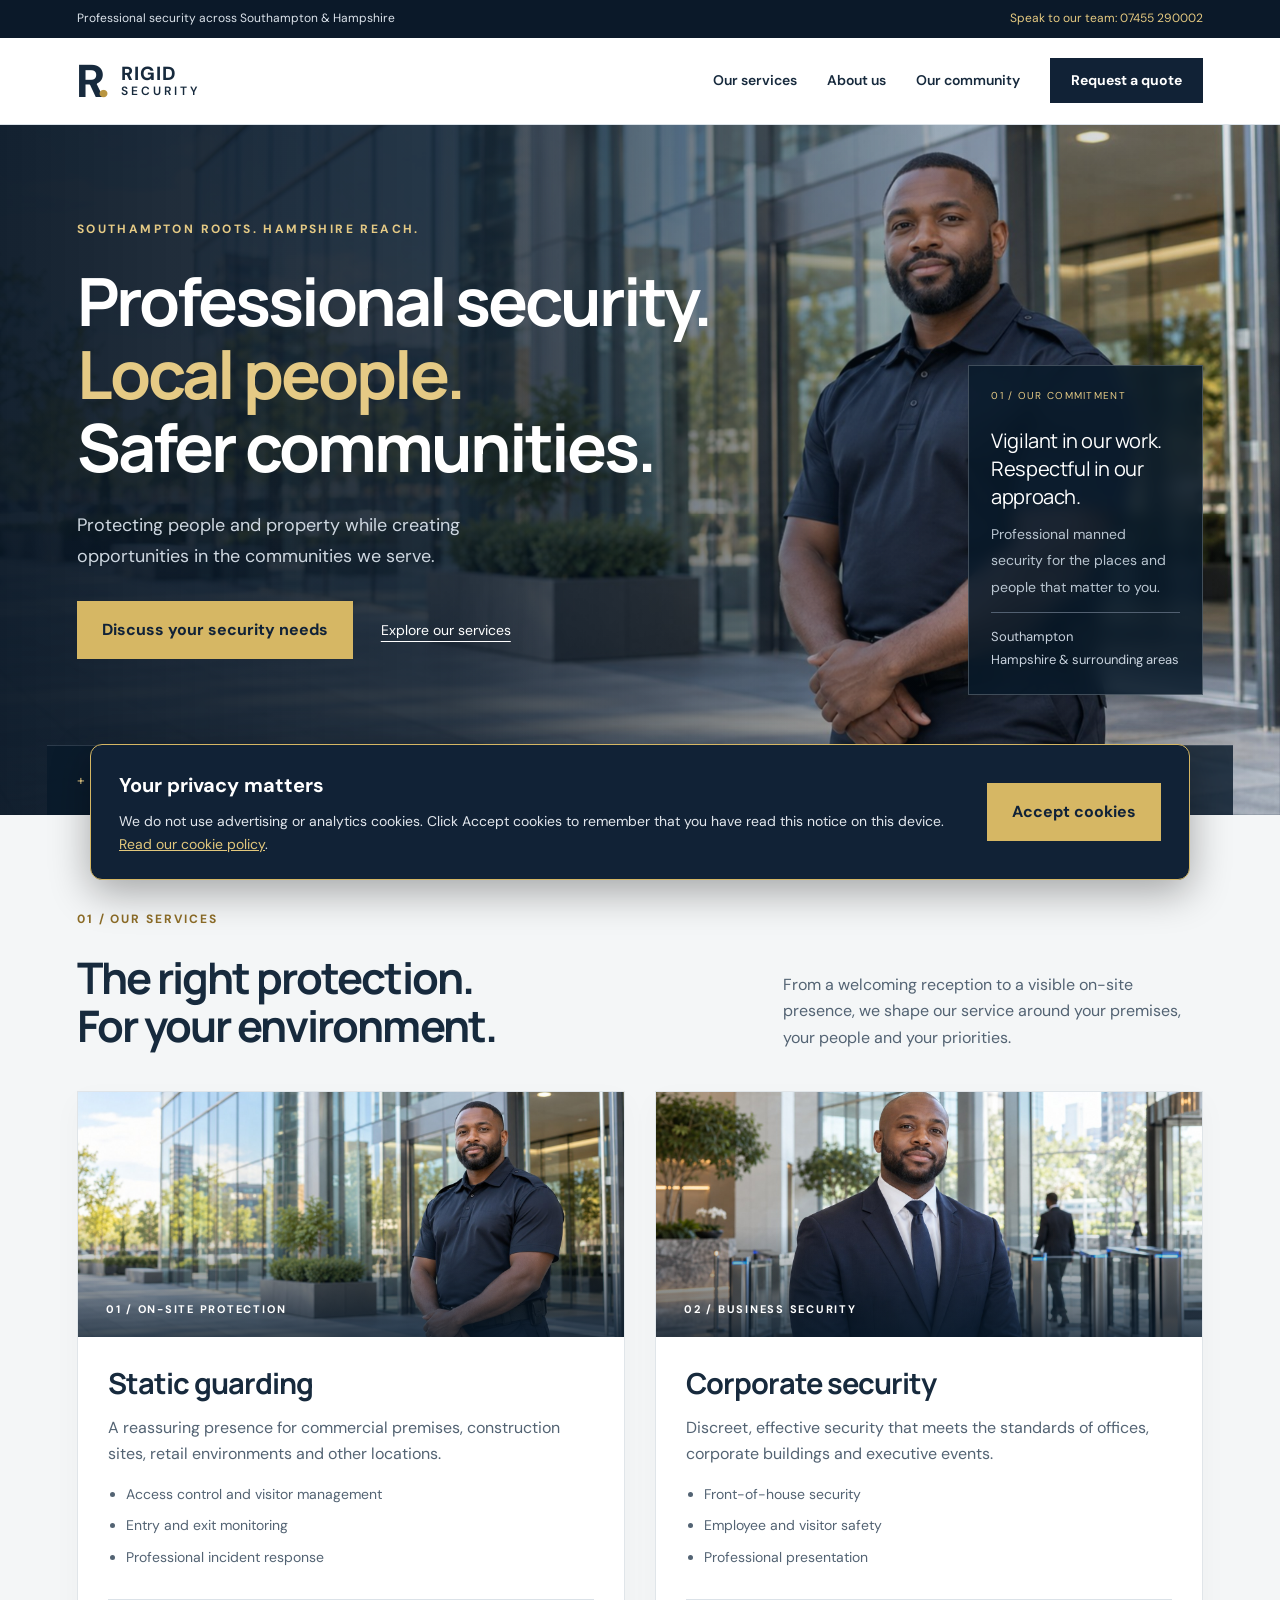
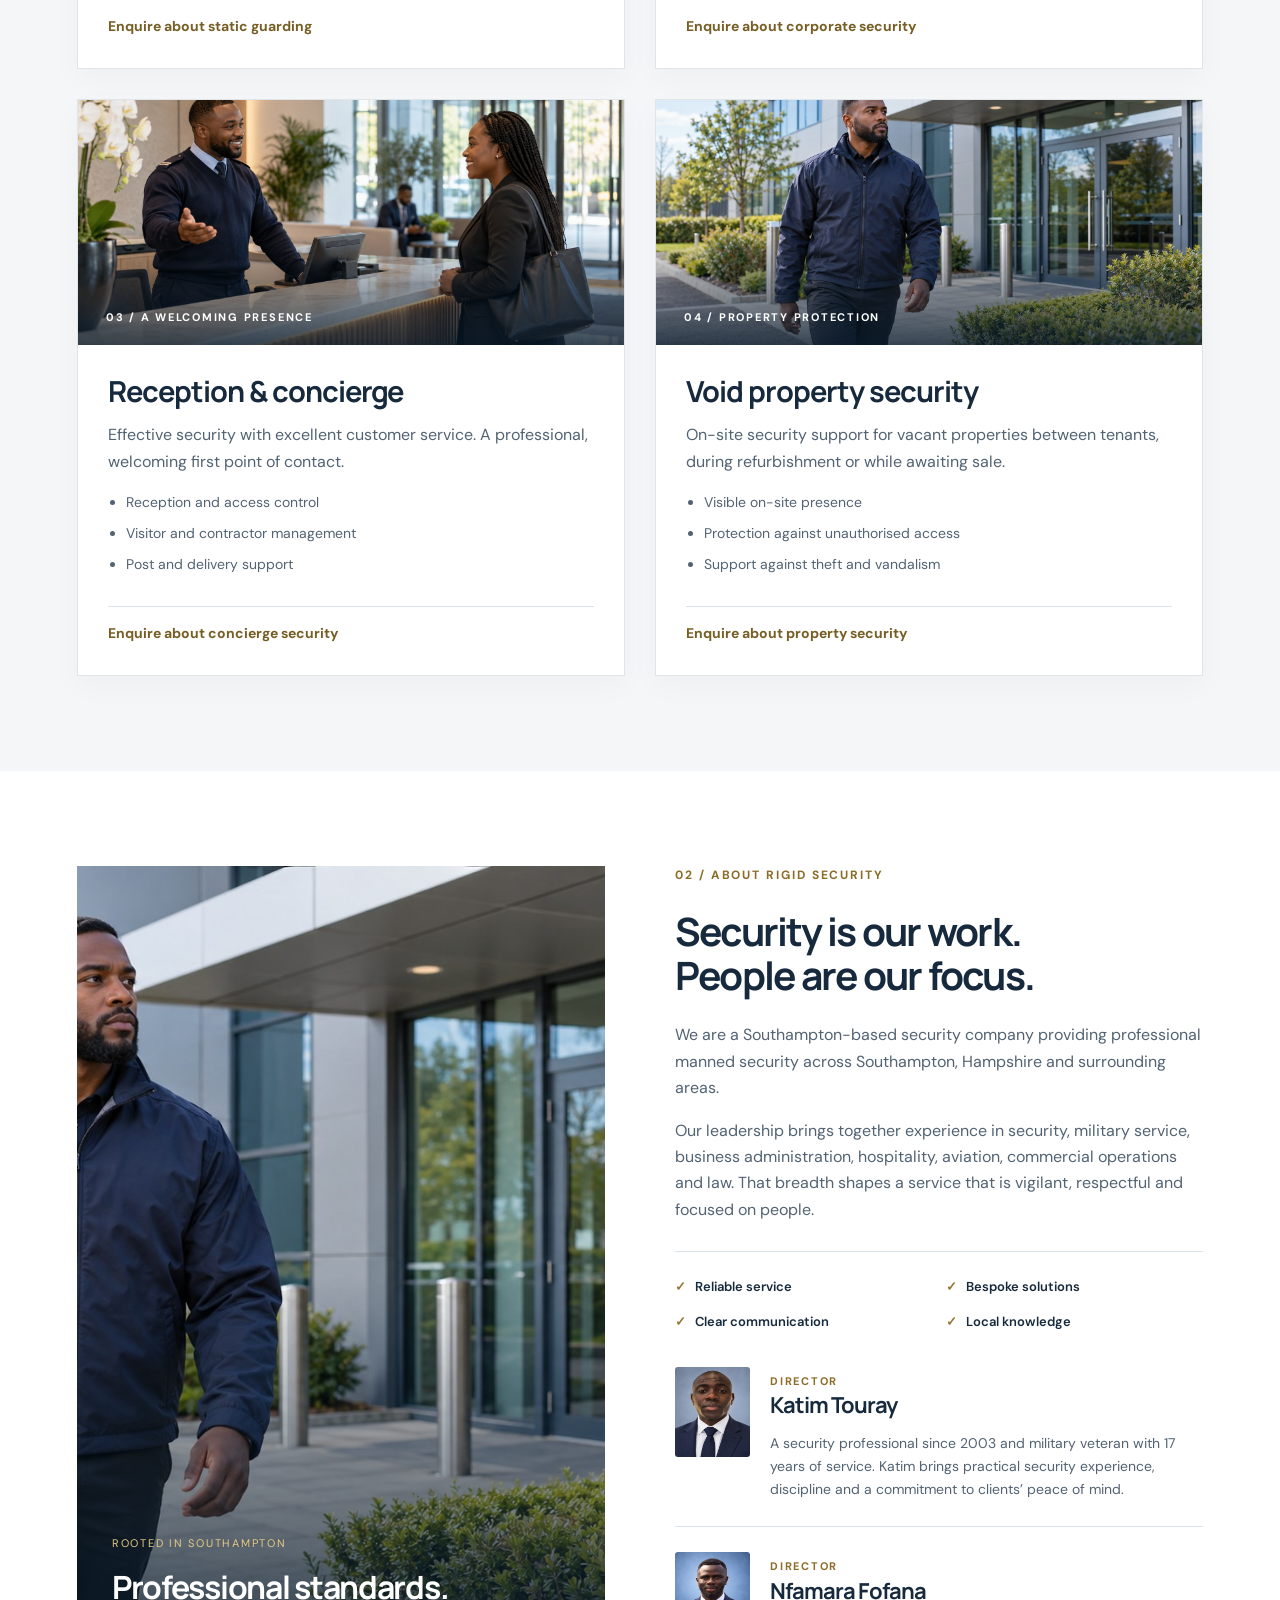
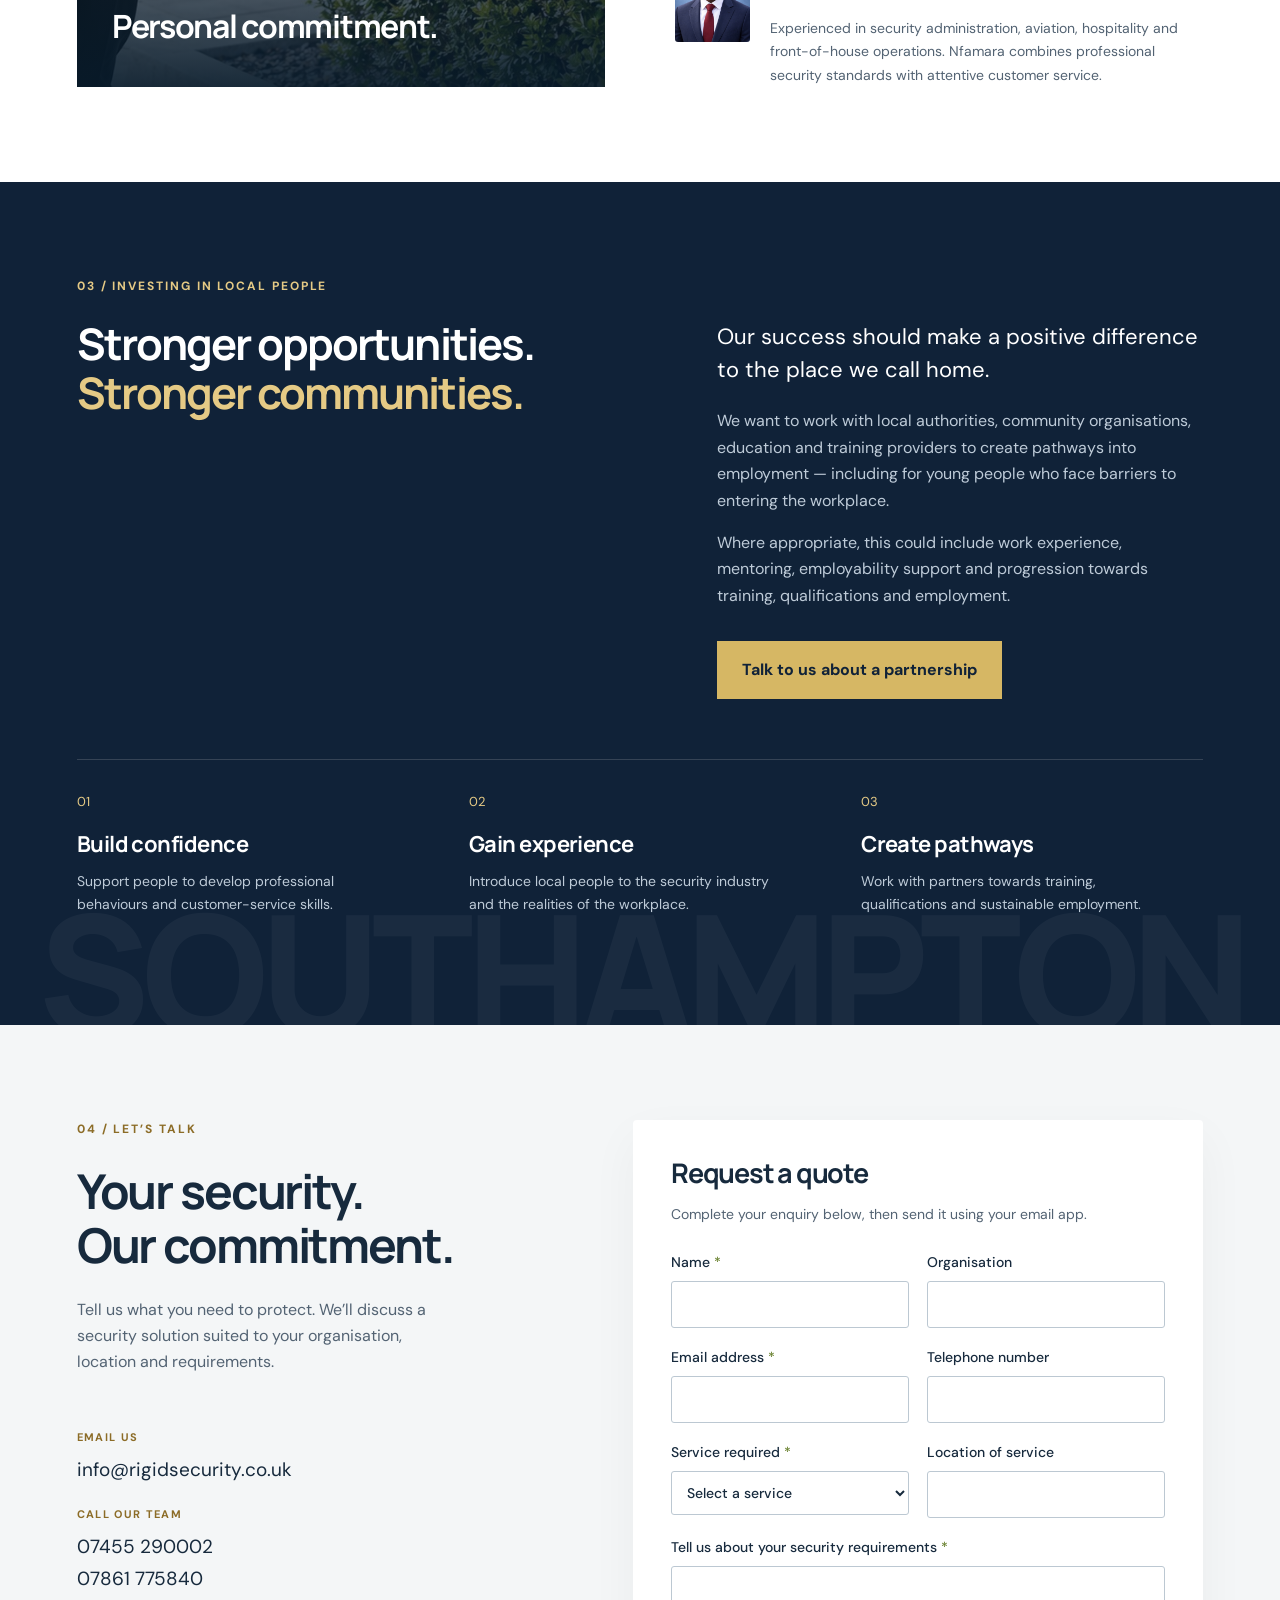
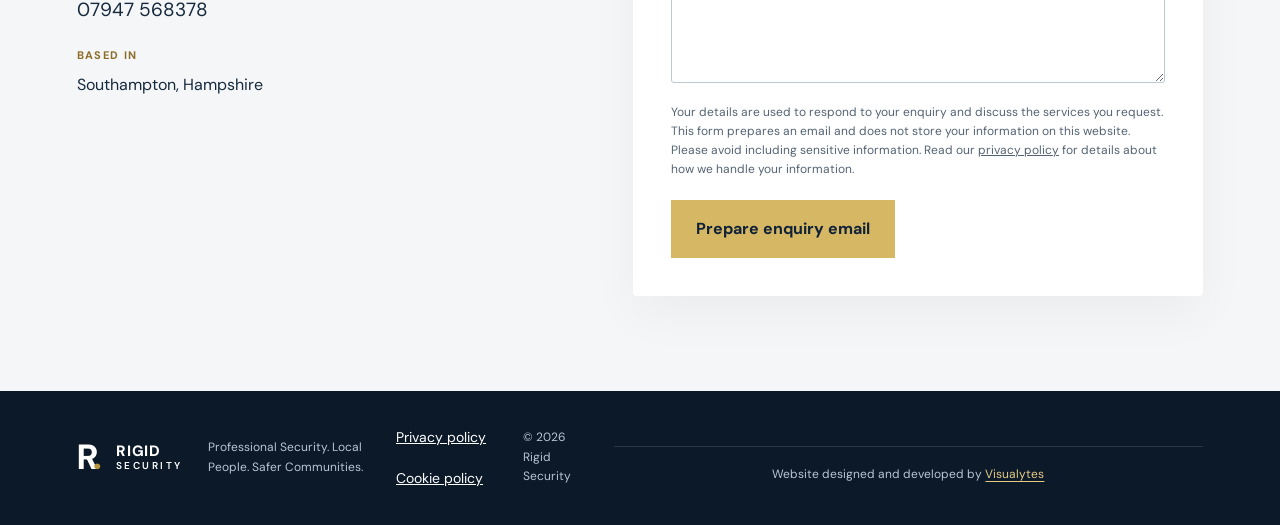
==== index.html @ 5eea30d1 "Initial commit - Rigid Security website" ====
<!doctype html>
<html lang="en-GB">
<head>
<meta charset="utf-8"><meta name="viewport" content="width=device-width, initial-scale=1">
<title>Rigid Security | Professional Security in Southampton</title>
<meta name="description" content="Professional manned security across Southampton, Hampshire and surrounding areas. Static guarding, corporate, concierge and void property security.">
<link rel="icon" type="image/svg+xml" href="data:image/svg+xml,%3Csvg xmlns='http://www.w3.org/2000/svg' viewBox='0 0 32 32'%3E%3Crect width='32' height='32' rx='6' fill='%23112236'/%3E%3Ctext x='8' y='24' font-family='Arial' font-weight='bold' font-size='24' fill='%23c6f36b'%3ER%3C/text%3E%3C/svg%3E">
<link rel="stylesheet" href="style.css"><link rel="stylesheet" href="redesign.css"><link rel="stylesheet" href="policy.css">
</head>
<body>
<a class="skip" href="#main">Skip to content</a>
<div class="topbar"><span>Professional security across Southampton & Hampshire</span><a href="tel:+447455290002">Speak to our team: 07455 290002</a></div><header><a class="brand" href="#home" aria-label="Rigid Security home"><span class="brand-mark">R<span>.</span></span><span>RIGID <b>SECURITY</b></span></a><button class="menu" aria-expanded="false" aria-controls="navigation">Menu</button><nav id="navigation" aria-label="Main navigation"><a href="#services">Our services</a><a href="#about">About us</a><a href="#community">Our community</a><a class="button small" href="#contact">Request a quote</a></nav></header>
<main id="main">
<section class="hero" id="home"><img class="hero-photo" src="assets/security-hero.jpg" alt="Illustrative image of a professional security officer outside a modern business" width="1536" height="1024" fetchpriority="high"><div class="hero-main"><p class="eyebrow">SOUTHAMPTON ROOTS. HAMPSHIRE REACH.</p><h1>Professional security.<br><span>Local people.</span><br>Safer communities.</h1><p class="hero-copy">Protecting people and property while creating opportunities in the communities we serve.</p><div class="hero-actions"><a class="button" href="#contact">Discuss your security needs</a><a class="text-link" href="#services">Explore our services</a></div></div><aside class="hero-note"><span class="number">01 / OUR COMMITMENT</span><div><p>Vigilant in our work.<br>Respectful in our approach.</p><span>Professional manned security for the places and people that matter to you.</span></div><div class="area">Southampton<br>Hampshire & surrounding areas</div></aside><div class="hero-bottom"><span>SIA-licensed security personnel</span><span>Experienced leadership</span><span>People-focused service</span></div></section>
<section class="section services" id="services"><div class="section-heading"><div><p class="eyebrow">01 / OUR SERVICES</p><h2>The right protection.<br>For your environment.</h2></div><p>From a welcoming reception to a visible on-site presence, we shape our service around your premises, your people and your priorities.</p></div><div class="service-grid">
<article><div class="service-image"><img src="assets/security-hero.jpg" alt="Illustrative on-site protection scene" loading="lazy"><span>01 / ON-SITE PROTECTION</span></div><div class="service-content"><span class="service-no">01</span><h3>Static guarding</h3><p>A reassuring presence for commercial premises, construction sites, retail environments and other locations.</p><ul><li>Access control and visitor management</li><li>Entry and exit monitoring</li><li>Professional incident response</li></ul><a href="#contact" data-service="Static guarding">Enquire about static guarding</a></div></article>
<article><div class="service-image"><img src="assets/corporate-black.jpg" alt="Illustrative corporate security officer in an office lobby" loading="lazy"><span>02 / BUSINESS SECURITY</span></div><div class="service-content"><span class="service-no">02</span><h3>Corporate security</h3><p>Discreet, effective security that meets the standards of offices, corporate buildings and executive events.</p><ul><li>Front-of-house security</li><li>Employee and visitor safety</li><li>Professional presentation</li></ul><a href="#contact" data-service="Corporate security">Enquire about corporate security</a></div></article>
<article><div class="service-image"><img src="assets/reception-black.jpg" alt="Illustrative a welcoming presence scene" loading="lazy"><span>03 / A WELCOMING PRESENCE</span></div><div class="service-content"><span class="service-no">03</span><h3>Reception & concierge</h3><p>Effective security with excellent customer service. A professional, welcoming first point of contact.</p><ul><li>Reception and access control</li><li>Visitor and contractor management</li><li>Post and delivery support</li></ul><a href="#contact" data-service="Reception & concierge">Enquire about concierge security</a></div></article>
<article><div class="service-image"><img src="assets/patrol-black.jpg" alt="Illustrative property protection scene" loading="lazy"><span>04 / PROPERTY PROTECTION</span></div><div class="service-content"><span class="service-no">04</span><h3>Void property security</h3><p>On-site security support for vacant properties between tenants, during refurbishment or while awaiting sale.</p><ul><li>Visible on-site presence</li><li>Protection against unauthorised access</li><li>Support against theft and vandalism</li></ul><a href="#contact" data-service="Void property security">Enquire about property security</a></div></article>
</div></section>
<section class="about section" id="about"><div class="about-photo"><img src="assets/patrol-black.jpg" alt="Illustrative professional security patrol" loading="lazy"><div><span>ROOTED IN SOUTHAMPTON</span><strong>Professional standards.<br>Personal commitment.</strong></div></div><div class="about-intro"><p class="eyebrow">02 / ABOUT RIGID SECURITY</p><h2>Security is our work.<br>People are our focus.</h2><p>We are a Southampton-based security company providing professional manned security across Southampton, Hampshire and surrounding areas.</p><p>Our leadership brings together experience in security, military service, business administration, hospitality, aviation, commercial operations and law. That breadth shapes a service that is vigilant, respectful and focused on people.</p><div class="principles"><span>Reliable service</span><span>Bespoke solutions</span><span>Clear communication</span><span>Local knowledge</span></div></div><div class="leadership"><div class="leader"><img src="assets/katim-touray-portrait.jpg" alt="Katim Touray, Director of Rigid Security" loading="lazy" width="373" height="429"><div><span class="eyebrow">DIRECTOR</span><h3>Katim Touray</h3><p>A security professional since 2003 and military veteran with 17 years of service. Katim brings practical security experience, discipline and a commitment to clients’ peace of mind.</p></div></div><div class="leader second"><img src="assets/nfamara-fofana-portrait.jpg" alt="Nfamara Fofana, Director of Rigid Security" loading="lazy" width="1169" height="1345"><div><span class="eyebrow">DIRECTOR</span><h3>Nfamara Fofana</h3><p>Experienced in security administration, aviation, hospitality and front-of-house operations. Nfamara combines professional security standards with attentive customer service.</p></div></div></div></section>
<section class="community section" id="community"><div class="community-accent" aria-hidden="true">SOUTHAMPTON</div><p class="eyebrow">03 / INVESTING IN LOCAL PEOPLE</p><div class="community-layout"><h2>Stronger opportunities.<br><span>Stronger communities.</span></h2><div><p class="large-copy">Our success should make a positive difference to the place we call home.</p><p>We want to work with local authorities, community organisations, education and training providers to create pathways into employment — including for young people who face barriers to entering the workplace.</p><p>Where appropriate, this could include work experience, mentoring, employability support and progression towards training, qualifications and employment.</p><a class="button" href="#contact" data-service="Community partnership">Talk to us about a partnership</a></div></div><div class="community-steps"><div><span>01</span><h3>Build confidence</h3><p>Support people to develop professional behaviours and customer-service skills.</p></div><div><span>02</span><h3>Gain experience</h3><p>Introduce local people to the security industry and the realities of the workplace.</p></div><div><span>03</span><h3>Create pathways</h3><p>Work with partners towards training, qualifications and sustainable employment.</p></div></div></section>
<section class="contact section" id="contact"><div class="contact-copy"><p class="eyebrow">04 / LET’S TALK</p><h2>Your security.<br>Our commitment.</h2><p>Tell us what you need to protect. We’ll discuss a security solution suited to your organisation, location and requirements.</p><div class="contact-details"><span>EMAIL US</span><a href="mailto:info@rigidsecurity.co.uk">info@rigidsecurity.co.uk</a><span>CALL OUR TEAM</span><a href="tel:+447455290002">07455 290002</a><a href="tel:+447861775840">07861 775840</a><a href="tel:+447947568378">07947 568378</a><span>BASED IN</span><p>Southampton, Hampshire</p></div></div><form id="enquiry-form"><h3>Request a quote</h3><p class="form-intro">Complete your enquiry below, then send it using your email app.</p><div class="form-grid"><label>Name <span>*</span><input name="Name" autocomplete="name" required></label><label>Organisation<input name="Organisation" autocomplete="organization"></label><label>Email address <span>*</span><input type="email" name="Email address" autocomplete="email" required></label><label>Telephone number<input type="tel" name="Telephone number" autocomplete="tel"></label><label>Service required <span>*</span><select name="Service required" id="service" required><option value="">Select a service</option><option>Static guarding</option><option>Corporate security</option><option>Reception & concierge</option><option>Void property security</option><option>Community partnership</option><option>Other enquiry</option></select></label><label>Location of service<input name="Location of service" autocomplete="address-level2"></label></div><label>Tell us about your security requirements <span>*</span><textarea name="Requirements" rows="4" required></textarea></label><p class="privacy">Your details are used to respond to your enquiry and discuss the services you request. This form prepares an email and does not store your information on this website. Please avoid including sensitive information. Read our <a href="privacy-policy.html">privacy policy</a> for details about how we handle your information.</p><button class="button" type="submit">Prepare enquiry email</button><p id="form-status" role="status"></p></form></section>
</main><footer><a class="brand" href="#home"><span class="brand-mark">R<span>.</span></span><span>RIGID <b>SECURITY</b></span></a><p>Professional Security. Local People. Safer Communities.</p><div class="policy-links"><a href="privacy-policy.html">Privacy policy</a><a href="cookie-policy.html">Cookie policy</a></div><span>© <span id="year">2026</span> Rigid Security</span><p class="design-credit">Website designed and developed by <a href="https://www.visualytes.com" target="_blank" rel="noopener noreferrer">Visualytes</a></p></footer>
<script src="script.js"></script>
<script src="cookie-banner.js" defer></script></body></html>
---- style.css ----
@import url('https://fonts.googleapis.com/css2?family=DM+Sans:wght@400;500;600;700&family=Manrope:wght@400;500;600;700;800&display=swap');
:root{--navy:#112236;--deep:#0b1929;--lime:#c6f36b;--ink:#172a3d;--muted:#536373;--line:#dbe2e8;--paper:#f3f6f8}*{box-sizing:border-box}html{scroll-behavior:smooth;scroll-padding-top:90px}body{margin:0;color:var(--ink);font-family:'DM Sans',Arial,sans-serif;font-size:16px;line-height:1.65}a{color:inherit}button,input,select,textarea{font:inherit}button,a,input,select,textarea{-webkit-tap-highlight-color:transparent}a:focus-visible,button:focus-visible,input:focus-visible,select:focus-visible,textarea:focus-visible{outline:3px solid #78a922;outline-offset:5px}.skip{position:absolute;top:-100px;left:16px;background:white;padding:12px;z-index:50}.skip:focus{top:10px}header{display:flex;align-items:center;justify-content:space-between;gap:25px;padding:22px 6%;background:white;border-bottom:1px solid var(--line)}.brand{display:flex;align-items:center;gap:12px;text-decoration:none;line-height:1.15;font-size:19px;font-weight:800;letter-spacing:.06em}.brand b{display:block;font-size:12px;letter-spacing:.25em;font-weight:600}.brand-mark{font-size:46px;letter-spacing:-.13em;line-height:1;padding-right:6px}.brand-mark span{color:#80b52e}nav{display:flex;align-items:center;gap:30px}nav a{text-decoration:none;font-size:14px;font-weight:600}nav a:hover,.text-link:hover{color:#648c25}.button{display:inline-flex;align-items:center;justify-content:center;background:var(--lime);color:var(--deep);padding:15px 23px;border:0;border-radius:3px;font-weight:700;text-decoration:none;cursor:pointer;line-height:1.5;transition:background .15s}.button:hover{background:#b0e453}.button.small{background:var(--navy);color:white;padding:12px 21px}.menu{display:none}.hero{background:var(--navy);color:white;padding:70px 6% 0;display:grid;grid-template-columns:3fr 1fr;column-gap:70px;position:relative}.eyebrow{font-size:12px;letter-spacing:.16em;font-weight:700;margin:0 0 24px}.hero .eyebrow{color:var(--lime)}h1,h2,h3{font-family:Manrope,Arial,sans-serif;line-height:1.12;letter-spacing:-.045em;margin:0}h1{font-size:clamp(42px,5.8vw,82px);font-weight:600}h1 span{color:var(--lime)}.hero-copy{color:#ced7e0;max-width:540px;font-size:19px;margin:27px 0 30px}.hero-actions{display:flex;align-items:center;gap:28px;margin-bottom:65px}.text-link{text-underline-offset:6px;font-size:14px}.hero-note{border-left:1px solid #415065;padding-left:30px;display:flex;flex-direction:column;justify-content:space-between;margin-bottom:64px}.number{color:#a9b7c5;font-size:12px;letter-spacing:.12em}.hero-note p{font-family:Manrope,Arial,sans-serif;font-size:23px;line-height:1.4;letter-spacing:-.02em}.hero-note div>span{font-size:14px;color:#b9c5d0}.area{font-size:13px;color:#c9d3de;line-height:1.8}.hero-bottom{grid-column:1/-1;border-top:1px solid #415065;display:flex;gap:55px;padding:22px 0;color:#d0dae3;font-size:14px}.hero-bottom span:before{content:'+';color:var(--lime);margin-right:12px}.section{padding:85px 6%}.section-heading{display:flex;justify-content:space-between;align-items:flex-end;gap:50px;margin-bottom:45px}h2{font-size:clamp(32px,3.4vw,48px);font-weight:600}.section-heading>p{max-width:420px;color:var(--muted);margin-bottom:0}.service-grid{display:grid;grid-template-columns:repeat(4,1fr);border-top:1px solid var(--line);border-bottom:1px solid var(--line)}.service-grid article{padding:30px 24px 30px 0;display:flex;flex-direction:column}.service-grid article+article{padding-left:24px;border-left:1px solid var(--line)}.service-no{font-size:13px;color:#69842c;margin-bottom:28px}.service-grid h3{font-size:24px;letter-spacing:-.035em;min-height:55px}.service-grid p{color:var(--muted);font-size:15px}.service-grid ul{padding-left:18px;font-size:14px;color:var(--muted);margin-bottom:25px}.service-grid li{margin-bottom:8px}.service-grid a{font-size:13px;font-weight:700;text-underline-offset:5px;margin-top:auto}.about{background:var(--paper);display:grid;grid-template-columns:1fr 1fr;gap:80px}.about-intro>p:not(.eyebrow){color:var(--muted);max-width:540px}.about-intro h2{margin-bottom:25px}.principles{display:grid;grid-template-columns:1fr 1fr;gap:15px;border-top:1px solid var(--line);margin-top:28px;padding-top:24px;font-size:14px;font-weight:600}.principles span:before{content:'✓';margin-right:9px;color:#618321}.leadership{padding-top:12px}.leader{display:grid;grid-template-columns:125px 1fr;gap:25px;align-items:start}.leader img{width:125px;height:155px;object-fit:cover;object-position:center top;border-radius:3px}.leader .eyebrow{font-size:11px;margin-bottom:8px;color:var(--muted)}.leader h3{font-size:24px}.leader p{font-size:14px;color:var(--muted);margin-bottom:0}.second{margin-top:32px;border-top:1px solid var(--line);padding-top:30px}.initials{width:125px;height:100px;background:#e3e9ed;color:#647687;display:flex;align-items:center;justify-content:center;font-size:30px;letter-spacing:-.03em}.community{background:var(--deep);color:white}.community>.eyebrow{color:var(--lime)}.community-layout{display:grid;grid-template-columns:1.15fr 1fr;gap:80px}.community h2 span{color:var(--lime)}.community-layout p{color:#becbd8;margin-top:0}.community-layout .large-copy{font-size:22px;line-height:1.5;color:white}.community-layout .button{margin-top:16px}.community-steps{margin-top:60px;border-top:1px solid #354355;display:grid;grid-template-columns:repeat(3,1fr);gap:50px;padding-top:28px}.community-steps span{color:var(--lime);font-size:13px}.community-steps h3{font-size:22px;margin-top:17px;letter-spacing:-.025em}.community-steps p{font-size:14px;color:#becbd8;max-width:310px}.contact{display:grid;grid-template-columns:1fr 1.25fr;gap:100px}.contact-copy>p:not(.eyebrow){color:var(--muted);max-width:380px;margin-top:25px}.contact-details{display:flex;flex-direction:column;align-items:flex-start;margin-top:32px}.contact-details>span{font-size:11px;font-weight:700;letter-spacing:.12em;color:var(--muted);margin-top:20px;margin-bottom:8px}.contact-details a{text-decoration:none;font-size:19px}.contact-details a:hover{text-decoration:underline}.contact-details p{margin:0}form{padding:35px;background:var(--paper);border:1px solid var(--line);border-radius:4px}form h3{font-size:27px}.form-intro{font-size:14px;color:var(--muted);margin-bottom:25px}.form-grid{display:grid;grid-template-columns:1fr 1fr;gap:18px}label{display:block;font-size:14px;font-weight:500}label span{color:#657e2a}input,select,textarea{display:block;width:100%;padding:11px;margin:7px 0 0;background:white;border:1px solid #bcc8d2;border-radius:3px;color:var(--ink);min-width:0}textarea{resize:vertical}form>label{margin-top:18px}.privacy{font-size:12px;color:var(--muted);line-height:1.6;margin:20px 0}#form-status{font-size:14px;margin-bottom:0}#form-status:empty{display:none}footer{border-top:1px solid var(--line);padding:28px 6%;display:flex;align-items:center;justify-content:space-between;gap:25px}footer p,footer>span{font-size:12px;color:var(--muted)}footer .brand{font-size:15px}footer .brand b{font-size:10px}footer .brand-mark{font-size:35px}@media(min-width:1600px){header,.section,.hero,footer{padding-left:calc((100% - 1400px)/2);padding-right:calc((100% - 1400px)/2)}}@media(max-width:1000px){nav{gap:20px}.hero{gap:30px}.hero-note{padding-left:22px}.hero-note p{font-size:19px}.service-grid{grid-template-columns:1fr 1fr}.service-grid article:nth-child(3){padding-left:0;border-left:0}.service-grid article:nth-child(n+3){border-top:1px solid var(--line)}.service-grid h3{min-height:0}.about,.contact,.community-layout{gap:40px}.leader{grid-template-columns:85px 1fr;gap:18px}.leader img,.initials{width:85px}.contact{grid-template-columns:1fr 1.3fr}form{padding:24px}}@media(max-width:720px){header{padding:18px 6%;flex-wrap:wrap}.brand{font-size:17px}.brand-mark{font-size:38px}.menu{display:block;border:1px solid var(--line);background:white;padding:7px 13px;border-radius:3px;font-size:14px}nav{display:none;width:100%;flex-direction:column;align-items:stretch;gap:0}nav.open{display:flex}nav>a{padding:12px 0}nav .small{margin-top:10px}.hero{padding-top:45px;display:block}h1{font-size:clamp(36px,8vw,57px)}.hero-copy{font-size:17px}.hero-actions{flex-wrap:wrap;gap:20px;margin-bottom:40px}.hero-note{border-left:0;border-top:1px solid #415065;padding:22px 0;margin-bottom:25px;gap:10px}.hero-note p{margin:10px 0;font-size:21px}.area{margin-top:15px}.hero-bottom{flex-wrap:wrap;gap:12px 25px;font-size:12px}.section{padding-top:55px;padding-bottom:55px}.section-heading{display:block;margin-bottom:30px}.section-heading>p{margin-top:22px}.service-grid{display:block}.service-grid article,.service-grid article+article{border-left:0;padding:25px 0}.service-grid article+article{border-top:1px solid var(--line)}.service-no{margin-bottom:16px}.service-grid h3{font-size:25px}.service-grid p{font-size:16px}.service-grid a,.service-grid ul{font-size:14px}.about,.contact,.community-layout{display:block}.leadership{margin-top:40px}.leader{grid-template-columns:90px 1fr}.leader img,.initials{width:90px}.community-layout>div{margin-top:30px}.community-steps{grid-template-columns:1fr;gap:18px;margin-top:40px}.community-steps h3{margin-top:8px}.community-steps p{max-width:none}.contact form{margin-top:35px}.form-grid{grid-template-columns:1fr}.eyebrow{font-size:11px}footer{flex-wrap:wrap;gap:15px}footer p{width:100%;order:3;margin:0}.contact-details a{font-size:18px}.privacy{font-size:12px}}@media(prefers-reduced-motion:reduce){html{scroll-behavior:auto}*{transition:none!important}}
---- redesign.css ----
:root{--lime:#d6b764;--paper:#f4f6f7}body{background:#fff}.topbar{padding:9px 6%;display:flex;justify-content:space-between;gap:20px;background:#0b1929;color:#dce3eb;font-size:12px}.topbar a{text-decoration:none;color:#e6ca81}header{padding-top:20px;padding-bottom:20px}.brand-mark span{color:#b99540}.button{background:#d6b764;color:#102238;border-radius:0;padding:17px 25px}.button:hover{background:#e6ca81}.button.small{background:#112236}.hero{min-height:690px;padding-top:95px;grid-template-columns:1fr;overflow:hidden;isolation:isolate;background:#102238}.hero-photo{position:absolute;inset:0;width:100%;height:100%;object-fit:cover;object-position:center;z-index:-3}.hero:before{content:'';position:absolute;inset:0;background:linear-gradient(90deg,rgba(6,20,35,.94),rgba(6,20,35,.82) 35%,rgba(6,20,35,.2) 76%,rgba(6,20,35,.08));z-index:-2}.hero-main{max-width:740px}.hero h1{font-size:clamp(44px,5.2vw,74px);font-weight:700;line-height:1.1}.hero h1 span{color:#e5ca85}.hero .eyebrow{color:#e5ca85;letter-spacing:.2em}.hero-copy{max-width:470px;font-size:18px;line-height:1.7}.hero-actions{margin-bottom:60px}.hero-note{position:absolute;right:6%;bottom:120px;width:235px;background:rgba(9,26,43,.86);border:1px solid rgba(255,255,255,.22);padding:22px;margin:0;backdrop-filter:blur(8px);gap:12px}.hero-note .number{font-size:10px;letter-spacing:.13em;color:#e5ca85}.hero-note p{font-size:20px;margin:10px 0}.hero-note .area{border-top:1px solid #526071;padding-top:12px}.hero-bottom{background:rgba(9,26,43,.82);padding:23px 30px;margin-top:auto;margin-left:-30px;margin-right:-30px;font-size:14px;border-color:#8c98a044}.hero-bottom span:before{color:#e5ca85}.section{padding-top:95px;padding-bottom:95px}.section-heading{margin-bottom:40px}.section-heading .eyebrow,.about .eyebrow,.contact .eyebrow{color:#8c6c27}.section-heading h2,h2{font-weight:700}.services{background:#f4f6f7}.service-grid{display:grid;grid-template-columns:1fr 1fr;border:0;gap:30px}.service-grid article,.service-grid article+article,.service-grid article:nth-child(n+3){padding:0;border:1px solid #e0e5e9;background:white;overflow:hidden;box-shadow:0 10px 28px #11223608}.service-image{height:245px;position:relative;overflow:hidden}.service-image img{width:100%;height:100%;object-fit:cover;transition:transform .4s}.service-grid article:hover .service-image img{transform:scale(1.035)}.service-grid article:first-child .service-image img{object-position:70% 45%}.service-grid article:nth-child(2) .service-image img{object-position:40% 45%}.service-grid article:nth-child(3) .service-image img{object-position:75% 45%}.service-image:after{content:'';position:absolute;inset:0;background:linear-gradient(transparent 55%,#081a2bc9)}.service-image span{position:absolute;bottom:19px;left:28px;z-index:1;font-size:11px;color:#fff;letter-spacing:.16em;font-weight:700}.service-content{padding:30px;display:flex;flex-direction:column;flex:1}.service-no{display:none}.service-grid h3{min-height:0;font-size:29px}.service-grid p{font-size:16px;margin-top:15px}.service-grid ul{font-size:14px;display:grid;gap:0;margin-top:0;margin-bottom:22px}.service-grid a{font-size:14px;padding-top:15px;border-top:1px solid var(--line);text-decoration:none;color:#775e24}.about{background:white;grid-template-columns:1fr 1fr;gap:35px 70px}.about-photo{grid-column:1;grid-row:1 / span 2;position:relative;min-height:680px;overflow:hidden}.about-photo>img{position:absolute;width:100%;height:100%;object-fit:cover;object-position:60% center}.about-photo:after{content:'';position:absolute;inset:0;background:linear-gradient(transparent 50%,#071a2aeb)}.about-photo>div{position:absolute;bottom:40px;left:35px;right:30px;z-index:1;color:white}.about-photo span{font-size:11px;letter-spacing:.16em;color:#e5ca85;display:block;margin-bottom:16px}.about-photo strong{font-family:Manrope,Arial,sans-serif;line-height:1.2;font-size:32px;letter-spacing:-.04em}.about-intro{grid-column:2}.about-intro h2{font-size:39px}.leadership{grid-column:2;padding-top:0}.leader{grid-template-columns:75px 1fr;gap:20px}.leader img,.initials{width:75px;height:90px}.leader h3{font-size:22px}.leader p{font-size:14px}.second{margin-top:25px;padding-top:25px}.principles{font-size:13px;gap:13px}.principles span:before{color:#957635}.community{position:relative;overflow:hidden;background:#102238}.community-accent{position:absolute;bottom:-30px;left:3%;font-family:Manrope,Arial,sans-serif;font-size:clamp(70px,13vw,190px);font-weight:800;letter-spacing:-.05em;line-height:1;opacity:.04;pointer-events:none}.community>.eyebrow{color:#e5ca85}.community h2 span{color:#e5ca85}.community-steps span{color:#e5ca85}.community-layout{position:relative;z-index:1}.contact{background:#f4f6f7}form{background:white;border:0;box-shadow:0 18px 50px #1022380b;padding:38px}.contact-copy h2{font-size:48px}.contact-details>span{color:#8c6c27}.privacy{font-size:12px}footer{background:#0b1929;color:white;border:0;padding-top:35px;padding-bottom:35px}footer p,footer>span{color:#b8c5d3}@media(min-width:1600px){.topbar{padding-left:calc((100% - 1400px)/2);padding-right:calc((100% - 1400px)/2)}}@media(max-width:1050px){.hero-main{max-width:620px}.hero-note{display:none}.hero{min-height:650px}.hero:before{background:linear-gradient(90deg,#07182bed,#07182b9e 65%,#07182b30)}.about{gap:30px}.about-intro h2{font-size:34px}.about-photo{min-height:780px}.contact{gap:45px}.hero-bottom{gap:25px}}@media(max-width:720px){.topbar{font-size:11px;padding-top:8px;padding-bottom:8px}.topbar>span{display:none}.topbar>a{margin-left:auto}header{padding-top:16px;padding-bottom:16px}.hero{min-height:640px;padding-top:62px;display:flex;flex-direction:column}.hero-photo{object-position:65% center}.hero:before{background:linear-gradient(90deg,#07182bf0,#07182bab 80%)}.hero h1{font-size:clamp(38px,9vw,60px)}.hero .eyebrow{font-size:10px;letter-spacing:.13em}.hero-copy{font-size:17px}.hero-actions{margin-bottom:38px;align-items:flex-start;flex-direction:column}.hero-bottom{margin-left:-6.82%;margin-right:-6.82%;padding:22px 6.5%;gap:10px;flex-direction:column;font-size:13px}.section{padding-top:60px;padding-bottom:60px}.service-grid{grid-template-columns:1fr;gap:24px}.service-image{height:215px}.service-content{padding:25px}.service-grid h3{font-size:27px}.service-image span{left:25px;font-size:10px}.about{display:flex;flex-direction:column;gap:35px}.about-photo{min-height:390px;order:2}.about-intro{order:1}.leadership{order:3;margin-top:0}.about-photo>div{bottom:25px;left:25px}.about-photo strong{font-size:28px}.about-intro h2{font-size:34px}.contact-copy h2{font-size:36px}form{padding:25px}.community-accent{bottom:0}.leader{grid-template-columns:75px 1fr}.leader img,.initials{width:75px}.button{padding:15px 21px}.section-heading h2{font-size:34px}}

.service-grid article:first-child .service-image img{object-position:70% 15%}.service-grid article:nth-child(2) .service-image img{object-position:center 25%}
/* Gentle, one-time entrance motion; content remains available without scripts. */
@keyframes rigid-rise{from{opacity:0;transform:translateY(18px)}to{opacity:1;transform:translateY(0)}}
@keyframes rigid-image-settle{from{opacity:.65;transform:scale(1.035)}to{opacity:1;transform:scale(1)}}
@media(prefers-reduced-motion:no-preference){
 .hero-photo{animation:rigid-image-settle 1.8s ease-out both}
 .hero-main>.eyebrow{animation:rigid-rise .8s ease-out .12s both}
 .hero h1{animation:rigid-rise .95s ease-out .25s both}
 .hero-copy{animation:rigid-rise .85s ease-out .42s both}
 .hero-actions{animation:rigid-rise .85s ease-out .58s both}
 .hero-note,.hero-bottom{animation:rigid-rise .85s ease-out .7s both}
}
---- policy.css ----
.policy-main{max-width:920px;margin:auto;padding:65px 6% 80px}.policy-main h1{font-size:clamp(36px,5vw,56px);margin-bottom:20px}.policy-main .updated{color:var(--muted);font-size:14px;margin-bottom:35px}.policy-main h2{font-size:25px;line-height:1.3;margin:35px 0 15px;letter-spacing:-.025em}.policy-main p,.policy-main li{line-height:1.8}.policy-main a{text-underline-offset:3px}.policy-main li{margin-bottom:9px}.policy-main .eyebrow{color:#8c6c27}.policy-links{display:flex;flex-wrap:wrap;gap:18px;font-size:14px}.policy-header-link{font-size:14px;font-weight:600;text-underline-offset:4px}.policy-footer{flex-wrap:wrap}.policy-footer .policy-links a{color:#d5dfeb}@media(max-width:720px){.policy-main{padding-top:40px}.policy-main h2{font-size:23px}.policy-links{width:100%}}

.cookie-banner{position:fixed;bottom:20px;left:20px;right:20px;z-index:1000;max-width:1100px;margin:auto;display:flex;align-items:center;gap:28px;padding:24px 28px;background:#112236;color:#fff;border:1px solid #d6b764;border-radius:12px;box-shadow:0 12px 40px #0005}.cookie-banner strong{font-size:20px}.cookie-banner p{margin:8px 0 0;font-size:14px;line-height:1.6;color:#e2e7ed}.cookie-banner a{color:#e2c77c;text-decoration:underline}.cookie-banner .button{flex-shrink:0;cursor:pointer}@media(max-width:600px){.cookie-banner{left:12px;right:12px;bottom:12px;padding:20px;gap:16px;flex-direction:column;align-items:stretch}.cookie-banner .button{width:100%}}

footer .design-credit{flex-basis:100%;width:100%;margin:16px 0 0;padding-top:18px;border-top:1px solid #ffffff20;font-size:12px;text-align:center;color:#b8c5d3}footer .design-credit a{color:#e5ca85;text-decoration:underline;text-underline-offset:3px}
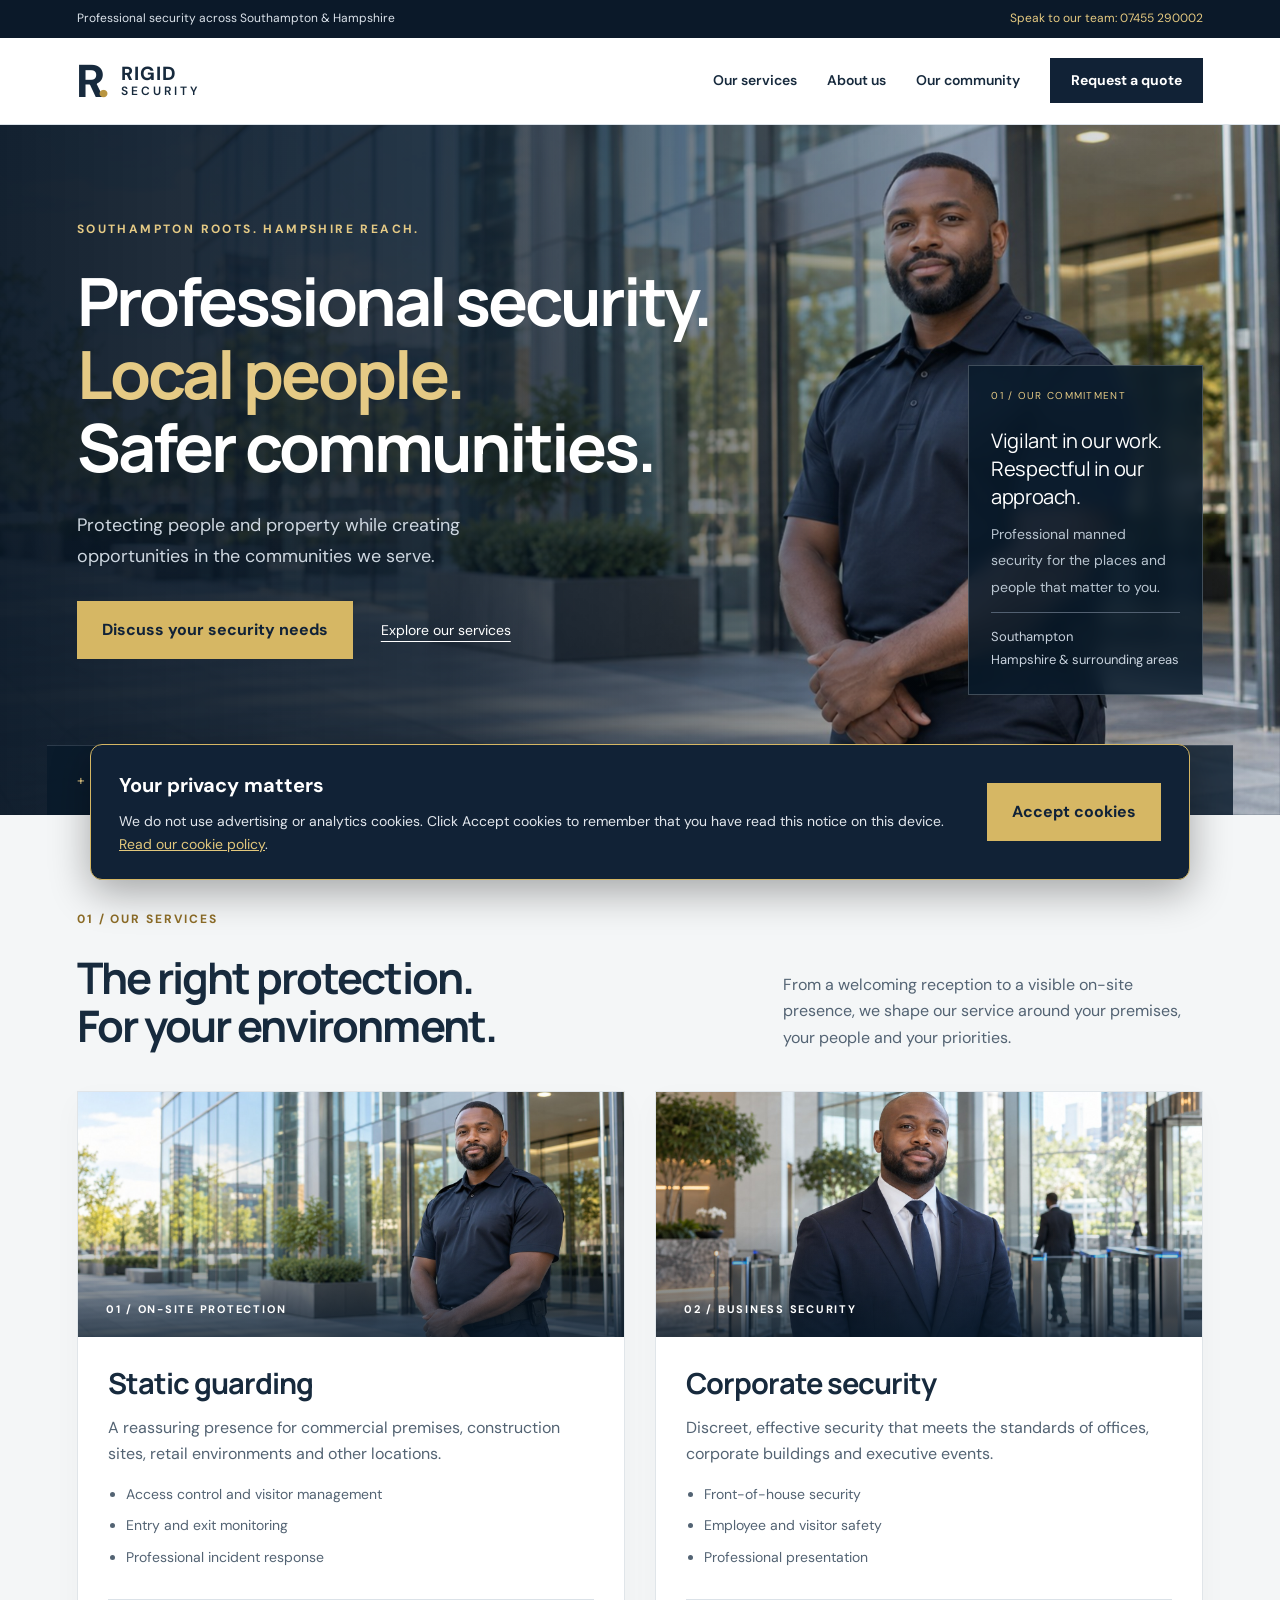
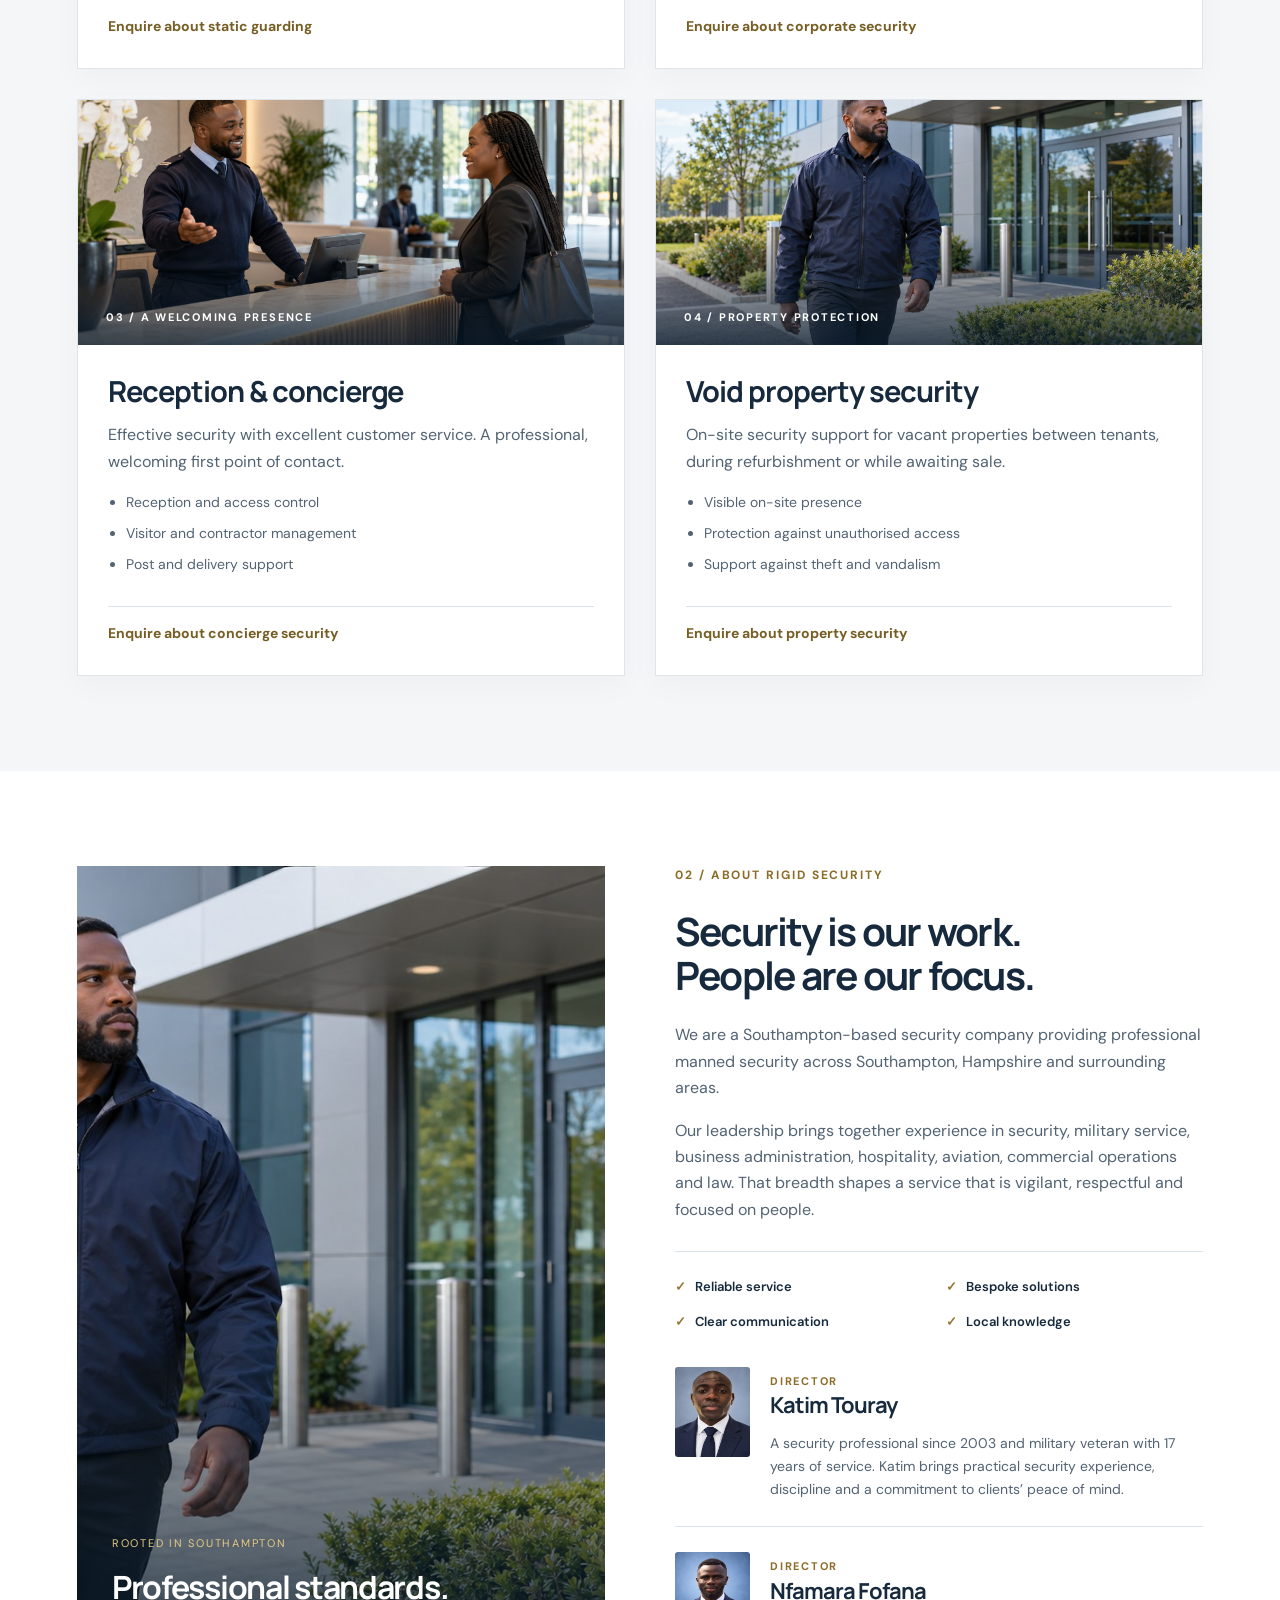
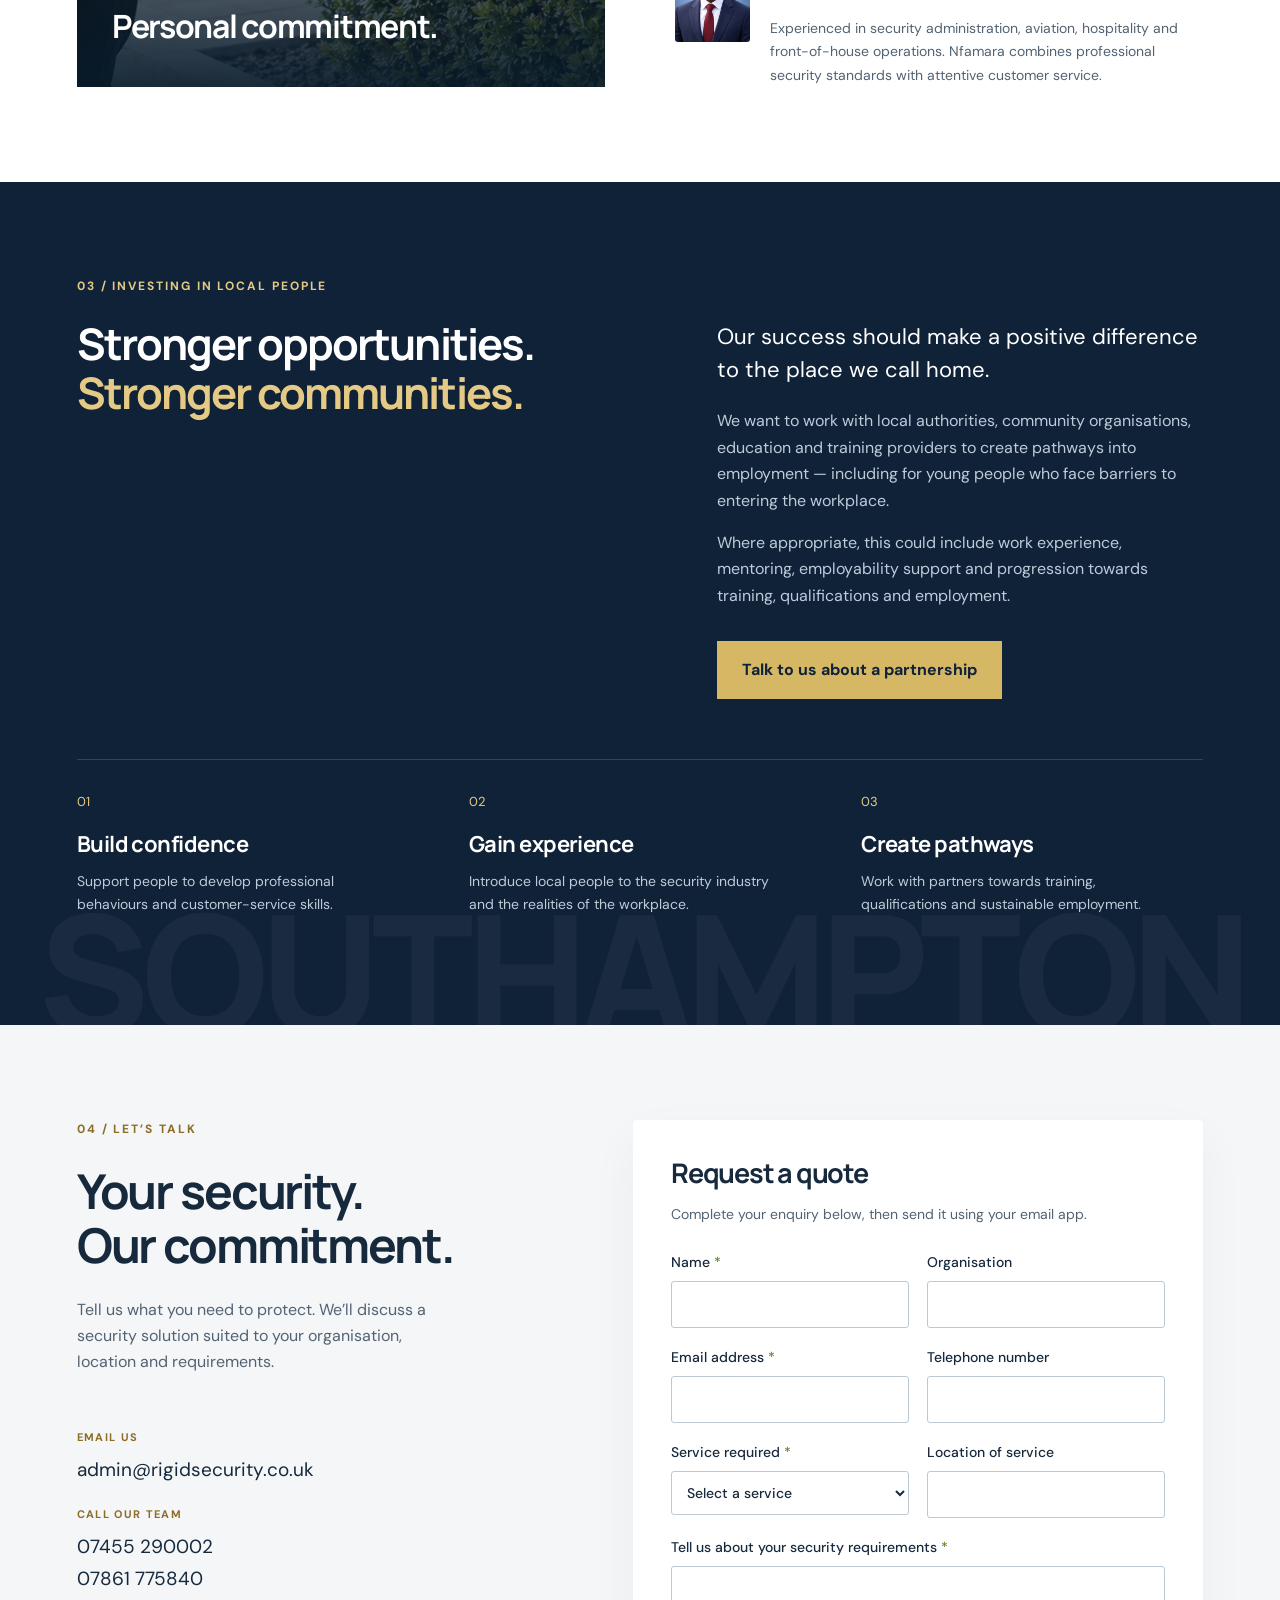
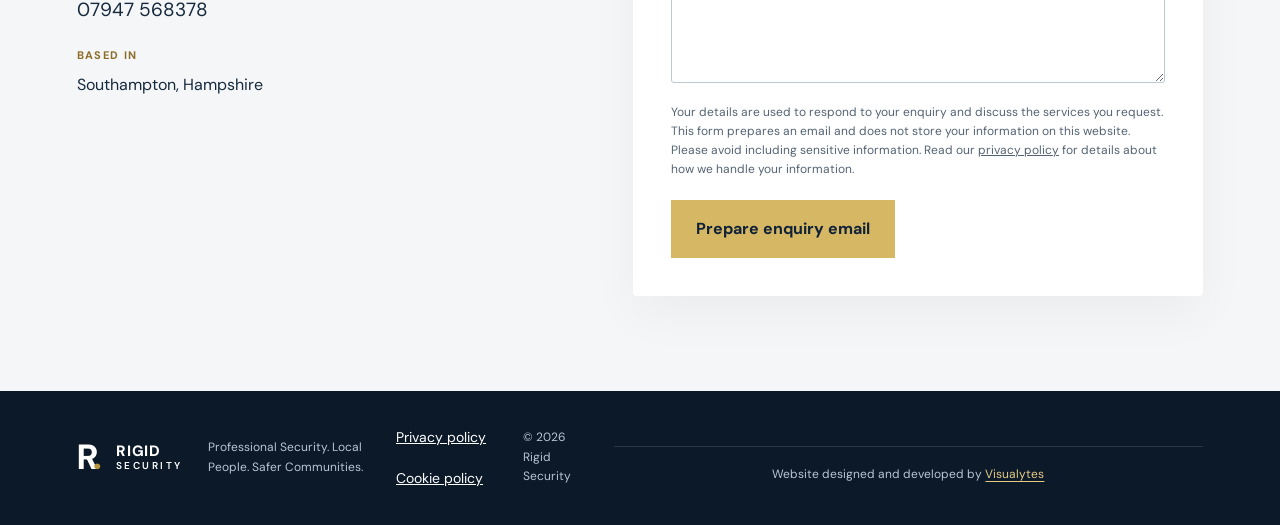
==== commit 6dd4bdf5: "Update email  Rigid Security website" ====
--- a/index.html
+++ b/index.html
@@ -20,7 +20,7 @@
 </div></section>
 <section class="about section" id="about"><div class="about-photo"><img src="assets/patrol-black.jpg" alt="Illustrative professional security patrol" loading="lazy"><div><span>ROOTED IN SOUTHAMPTON</span><strong>Professional standards.<br>Personal commitment.</strong></div></div><div class="about-intro"><p class="eyebrow">02 / ABOUT RIGID SECURITY</p><h2>Security is our work.<br>People are our focus.</h2><p>We are a Southampton-based security company providing professional manned security across Southampton, Hampshire and surrounding areas.</p><p>Our leadership brings together experience in security, military service, business administration, hospitality, aviation, commercial operations and law. That breadth shapes a service that is vigilant, respectful and focused on people.</p><div class="principles"><span>Reliable service</span><span>Bespoke solutions</span><span>Clear communication</span><span>Local knowledge</span></div></div><div class="leadership"><div class="leader"><img src="assets/katim-touray-portrait.jpg" alt="Katim Touray, Director of Rigid Security" loading="lazy" width="373" height="429"><div><span class="eyebrow">DIRECTOR</span><h3>Katim Touray</h3><p>A security professional since 2003 and military veteran with 17 years of service. Katim brings practical security experience, discipline and a commitment to clients’ peace of mind.</p></div></div><div class="leader second"><img src="assets/nfamara-fofana-portrait.jpg" alt="Nfamara Fofana, Director of Rigid Security" loading="lazy" width="1169" height="1345"><div><span class="eyebrow">DIRECTOR</span><h3>Nfamara Fofana</h3><p>Experienced in security administration, aviation, hospitality and front-of-house operations. Nfamara combines professional security standards with attentive customer service.</p></div></div></div></section>
 <section class="community section" id="community"><div class="community-accent" aria-hidden="true">SOUTHAMPTON</div><p class="eyebrow">03 / INVESTING IN LOCAL PEOPLE</p><div class="community-layout"><h2>Stronger opportunities.<br><span>Stronger communities.</span></h2><div><p class="large-copy">Our success should make a positive difference to the place we call home.</p><p>We want to work with local authorities, community organisations, education and training providers to create pathways into employment — including for young people who face barriers to entering the workplace.</p><p>Where appropriate, this could include work experience, mentoring, employability support and progression towards training, qualifications and employment.</p><a class="button" href="#contact" data-service="Community partnership">Talk to us about a partnership</a></div></div><div class="community-steps"><div><span>01</span><h3>Build confidence</h3><p>Support people to develop professional behaviours and customer-service skills.</p></div><div><span>02</span><h3>Gain experience</h3><p>Introduce local people to the security industry and the realities of the workplace.</p></div><div><span>03</span><h3>Create pathways</h3><p>Work with partners towards training, qualifications and sustainable employment.</p></div></div></section>
-<section class="contact section" id="contact"><div class="contact-copy"><p class="eyebrow">04 / LET’S TALK</p><h2>Your security.<br>Our commitment.</h2><p>Tell us what you need to protect. We’ll discuss a security solution suited to your organisation, location and requirements.</p><div class="contact-details"><span>EMAIL US</span><a href="mailto:info@rigidsecurity.co.uk">info@rigidsecurity.co.uk</a><span>CALL OUR TEAM</span><a href="tel:+447455290002">07455 290002</a><a href="tel:+447861775840">07861 775840</a><a href="tel:+447947568378">07947 568378</a><span>BASED IN</span><p>Southampton, Hampshire</p></div></div><form id="enquiry-form"><h3>Request a quote</h3><p class="form-intro">Complete your enquiry below, then send it using your email app.</p><div class="form-grid"><label>Name <span>*</span><input name="Name" autocomplete="name" required></label><label>Organisation<input name="Organisation" autocomplete="organization"></label><label>Email address <span>*</span><input type="email" name="Email address" autocomplete="email" required></label><label>Telephone number<input type="tel" name="Telephone number" autocomplete="tel"></label><label>Service required <span>*</span><select name="Service required" id="service" required><option value="">Select a service</option><option>Static guarding</option><option>Corporate security</option><option>Reception & concierge</option><option>Void property security</option><option>Community partnership</option><option>Other enquiry</option></select></label><label>Location of service<input name="Location of service" autocomplete="address-level2"></label></div><label>Tell us about your security requirements <span>*</span><textarea name="Requirements" rows="4" required></textarea></label><p class="privacy">Your details are used to respond to your enquiry and discuss the services you request. This form prepares an email and does not store your information on this website. Please avoid including sensitive information. Read our <a href="privacy-policy.html">privacy policy</a> for details about how we handle your information.</p><button class="button" type="submit">Prepare enquiry email</button><p id="form-status" role="status"></p></form></section>
+<section class="contact section" id="contact"><div class="contact-copy"><p class="eyebrow">04 / LET’S TALK</p><h2>Your security.<br>Our commitment.</h2><p>Tell us what you need to protect. We’ll discuss a security solution suited to your organisation, location and requirements.</p><div class="contact-details"><span>EMAIL US</span><a href="mailto:admin@rigidsecurity.co.uk">admin@rigidsecurity.co.uk</a><span>CALL OUR TEAM</span><a href="tel:+447455290002">07455 290002</a><a href="tel:+447861775840">07861 775840</a><a href="tel:+447947568378">07947 568378</a><span>BASED IN</span><p>Southampton, Hampshire</p></div></div><form id="enquiry-form"><h3>Request a quote</h3><p class="form-intro">Complete your enquiry below, then send it using your email app.</p><div class="form-grid"><label>Name <span>*</span><input name="Name" autocomplete="name" required></label><label>Organisation<input name="Organisation" autocomplete="organization"></label><label>Email address <span>*</span><input type="email" name="Email address" autocomplete="email" required></label><label>Telephone number<input type="tel" name="Telephone number" autocomplete="tel"></label><label>Service required <span>*</span><select name="Service required" id="service" required><option value="">Select a service</option><option>Static guarding</option><option>Corporate security</option><option>Reception & concierge</option><option>Void property security</option><option>Community partnership</option><option>Other enquiry</option></select></label><label>Location of service<input name="Location of service" autocomplete="address-level2"></label></div><label>Tell us about your security requirements <span>*</span><textarea name="Requirements" rows="4" required></textarea></label><p class="privacy">Your details are used to respond to your enquiry and discuss the services you request. This form prepares an email and does not store your information on this website. Please avoid including sensitive information. Read our <a href="privacy-policy.html">privacy policy</a> for details about how we handle your information.</p><button class="button" type="submit">Prepare enquiry email</button><p id="form-status" role="status"></p></form></section>
 </main><footer><a class="brand" href="#home"><span class="brand-mark">R<span>.</span></span><span>RIGID <b>SECURITY</b></span></a><p>Professional Security. Local People. Safer Communities.</p><div class="policy-links"><a href="privacy-policy.html">Privacy policy</a><a href="cookie-policy.html">Cookie policy</a></div><span>© <span id="year">2026</span> Rigid Security</span><p class="design-credit">Website designed and developed by <a href="https://www.visualytes.com" target="_blank" rel="noopener noreferrer">Visualytes</a></p></footer>
 <script src="script.js"></script>
 <script src="cookie-banner.js" defer></script></body></html>
